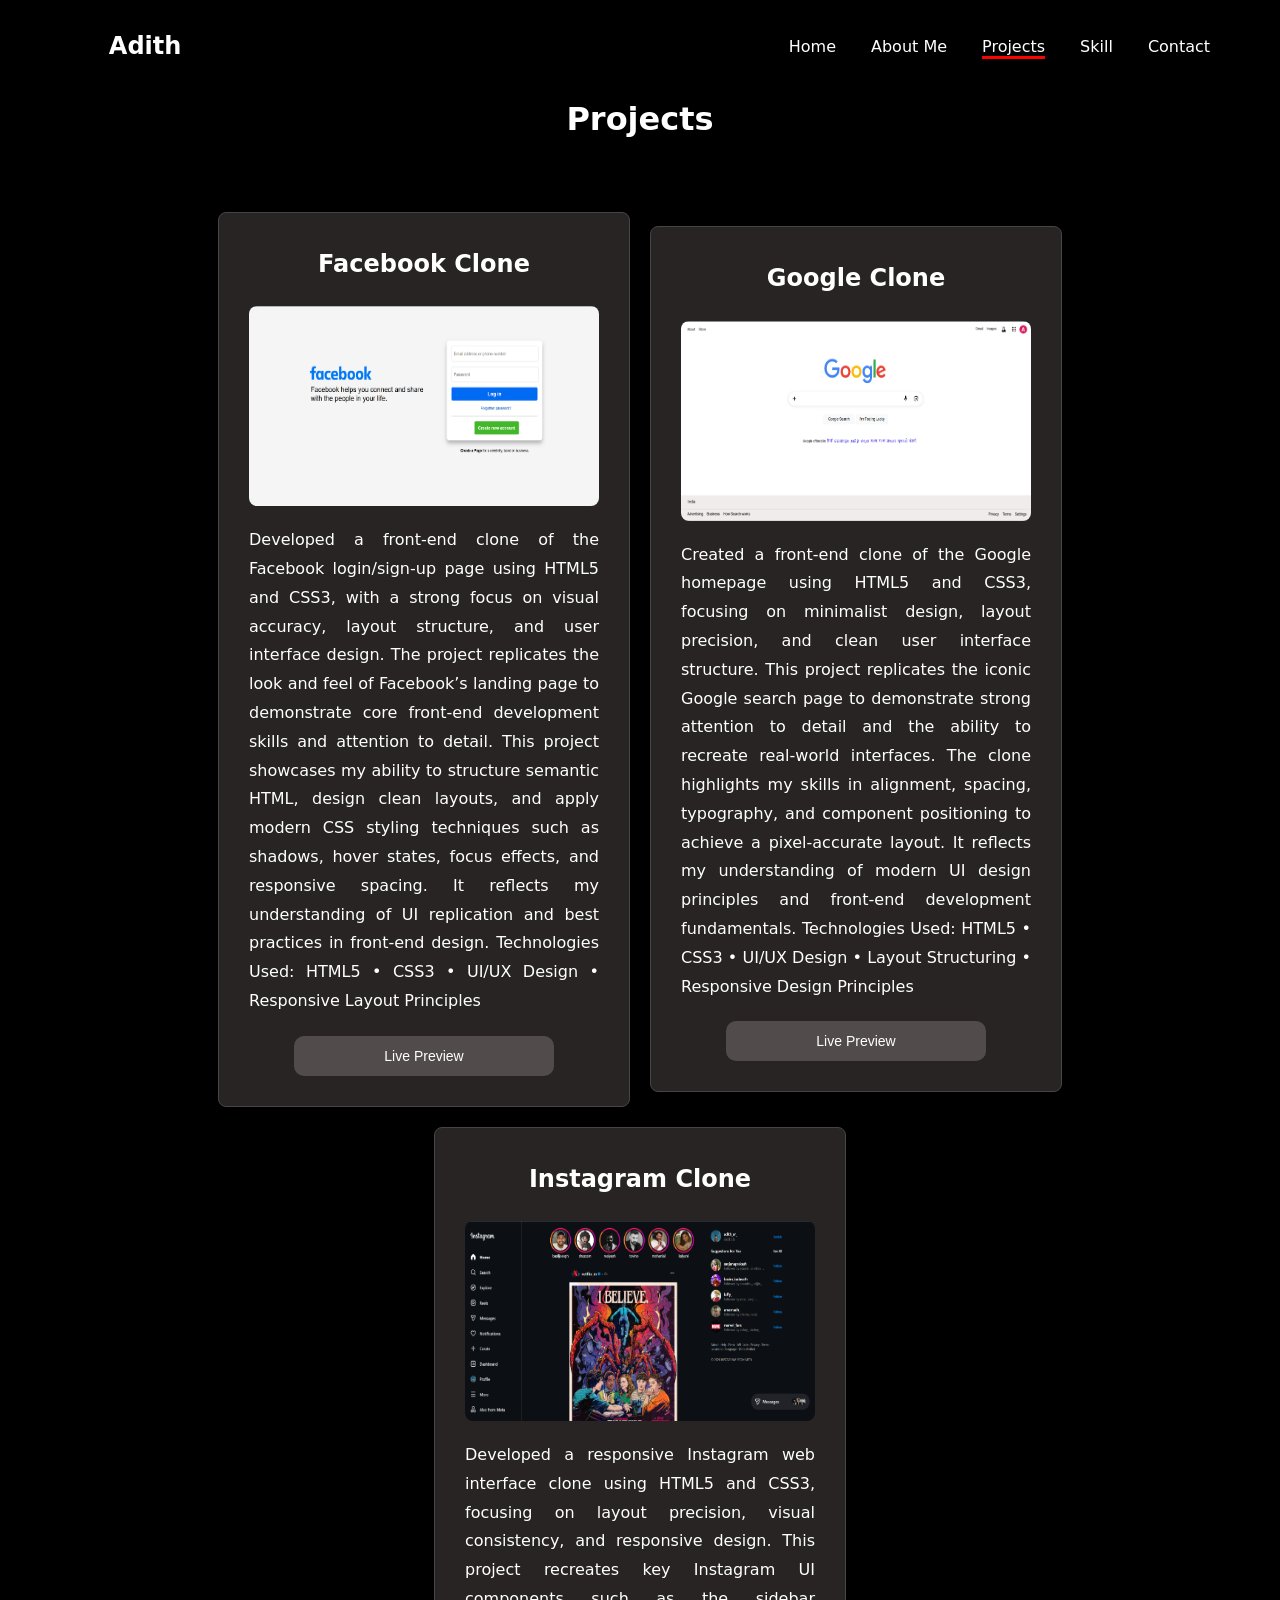
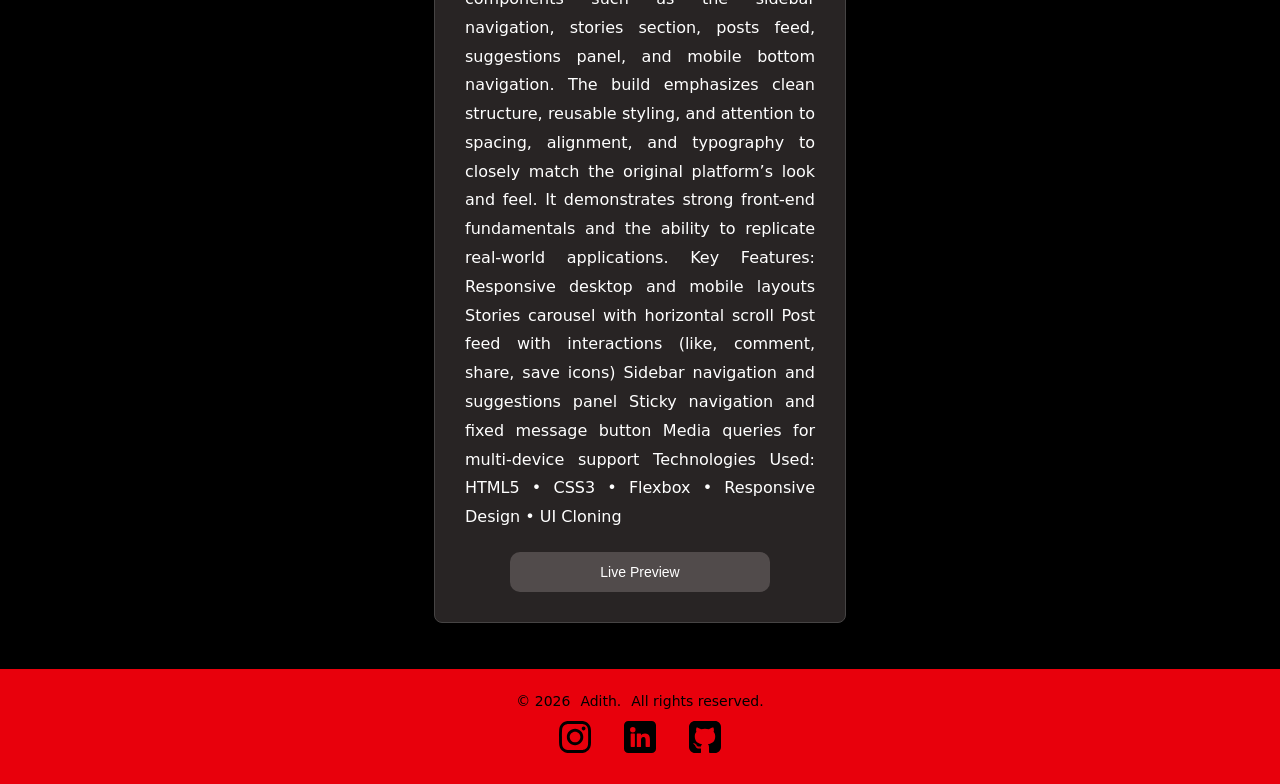
==== projects.html @ ea2542fe "Add files via upload" ====
<!DOCTYPE html>
<html lang="en">

<head>
    <meta charset="UTF-8">
    <meta name="viewport" content="width=device-width, initial-scale=1.0">
    <meta id="viewport" name="viewport"
        content="width=device-width, initial-scale=1, minimum-scale=1, maximum-scale=2, viewport-fit=cover">
    <link rel="stylesheet" href="portfolio.css">
    <title>Portfolio</title>

</head>

<body>
    <div class="parent">
        <div class="navi">
            <div class="navpr">
                <div class="logo">
                    <h2>Adith</h2>
                </div>
                <div class="navlinks">
                    <ul>
                        <li><a href="index.html">Home</a></li>
                        <li><a href="about.html">About Me</a></li>
                        <li><a class="main" href="projects.html">Projects</a></li>
                        <li><a href="skill.html">Skill</a></li>
                        <li><a href="contact.html">Contact</a></li>
                    </ul>
                </div>
                <li class="menuicon"><svg onclick="menu_drop()" xmlns="http://www.w3.org/2000/svg" version="1.1"
                        xmlns:xlink="http://www.w3.org/1999/xlink" width="25" height="25" x="0" y="0"
                        viewBox="0 0 512 512" style="enable-background:new 0 0 512 512" xml:space="preserve" class="">
                        <g>
                            <path
                                d="M464.883 64.267H175.65c-25.98 0-47.117 21.137-47.117 47.149 0 25.98 21.137 47.117 47.117 47.117h289.232c25.98 0 47.117-21.137 47.117-47.117.001-26.013-21.136-47.149-47.116-47.149zM47.134 64.267C21.145 64.267 0 85.411 0 111.4s21.145 47.133 47.134 47.133 47.133-21.144 47.133-47.133-21.144-47.133-47.133-47.133zM47.134 208.867C21.145 208.867 0 230.011 0 256s21.145 47.133 47.134 47.133S94.267 281.989 94.267 256s-21.144-47.133-47.133-47.133zM47.134 353.467C21.145 353.467 0 374.611 0 400.6s21.145 47.133 47.134 47.133 47.133-21.144 47.133-47.133-21.144-47.133-47.133-47.133zM464.883 208.867H175.65c-25.98 0-47.117 21.137-47.117 47.149 0 25.98 21.137 47.117 47.117 47.117h289.232c25.98 0 47.117-21.137 47.117-47.117.001-26.013-21.136-47.149-47.116-47.149zM464.883 353.467H175.65c-25.98 0-47.117 21.137-47.117 47.149 0 25.98 21.137 47.117 47.117 47.117h289.232c25.98 0 47.117-21.137 47.117-47.117.001-26.012-21.136-47.149-47.116-47.149z"
                                fill="currentColor" opacity="1" data-original="#000000" class=""></path>
                        </g>
                    </svg></li>
            </div>
        </div>
        <div class="projectcontent">
            <div class="prjcontent">
                <h1 class="abme">Projects</h1>
            </div>
            <div class="projectcards">
                <div class="card">
                    <h2>Facebook Clone</h2>
                    <img class="cardpic" src="images\facebook.png" alt="">
                    <p>Developed a front-end clone of the Facebook login/sign-up page using HTML5 and CSS3, with a
                        strong focus on visual accuracy, layout structure, and user interface design. The project
                        replicates the look and feel of Facebook’s landing page to demonstrate core front-end
                        development skills and attention to detail.
                        This project showcases my ability to structure semantic HTML, design clean layouts, and apply
                        modern CSS styling techniques such as shadows, hover states, focus effects, and responsive
                        spacing. It reflects my understanding of UI replication and best practices in front-end design.
                        Technologies Used:
                        HTML5 • CSS3 • UI/UX Design • Responsive Layout Principles</p>
                    <a href="Facebook/facebook.html"><button class="viewlink">Live Preview</button></a>
                </div>
                <div class="card">
                    <h2>Google Clone</h2>
                    <img class="cardpic" src="images\google.png" alt="">
                    <p>Created a front-end clone of the Google homepage using HTML5 and CSS3, focusing on minimalist
                        design, layout precision, and clean user interface structure. This project replicates the iconic
                        Google search page to demonstrate strong attention to detail and the ability to recreate
                        real-world interfaces.
                        The clone highlights my skills in alignment, spacing, typography, and component positioning to
                        achieve a pixel-accurate layout. It reflects my understanding of modern UI design principles and
                        front-end development fundamentals.
                        Technologies Used:
                        HTML5 • CSS3 • UI/UX Design • Layout Structuring • Responsive Design Principles</p>
                    <a href="Google\google.html"><button class="viewlink">Live Preview</button></a>
                </div>
                <div class="card">
                    <h2>Instagram Clone</h2>
                    <img class="cardpic" src="images\instagram.png" alt="">
                    <p>Developed a responsive Instagram web interface clone using HTML5 and CSS3, focusing on layout
                        precision, visual consistency, and responsive design. This project recreates key Instagram UI
                        components such as the sidebar navigation, stories section, posts feed, suggestions panel, and
                        mobile bottom navigation.
                        The build emphasizes clean structure, reusable styling, and attention to spacing, alignment, and
                        typography to closely match the original platform’s look and feel. It demonstrates strong
                        front-end fundamentals and the ability to replicate real-world applications.
                        Key Features:
                        Responsive desktop and mobile layouts
                        Stories carousel with horizontal scroll
                        Post feed with interactions (like, comment, share, save icons)
                        Sidebar navigation and suggestions panel
                        Sticky navigation and fixed message button
                        Media queries for multi-device support
                        Technologies Used:
                        HTML5 • CSS3 • Flexbox • Responsive Design • UI Cloning</p>
                    <a href="Instagram/instagram.html"><button class="viewlink">Live Preview</button></a>
                </div>
            </div>
        </div>
    </div>
    <div class="prjfotter">
        <div class="footerr">
            <div class="f_top">

                <p>© 2026</p>
                <p>Adith.</p>
                <p> All rights reserved.</p>
            </div>
            <div class="f_mid">
                <div class="f_mid_svg">
                    <a href="https://www.instagram.com/adith_ar_/?__pwa=1">
                        <svg xmlns="http://www.w3.org/2000/svg" version="1.1" xmlns:xlink="http://www.w3.org/1999/xlink"
                            width="512" height="512" x="0" y="0" viewBox="0 0 511 511.9"
                            style="enable-background:new 0 0 512 512" xml:space="preserve">
                            <g>
                                <path
                                    d="M510.95 150.5c-1.2-27.2-5.598-45.898-11.9-62.102-6.5-17.199-16.5-32.597-29.6-45.398-12.802-13-28.302-23.102-45.302-29.5-16.296-6.3-34.898-10.7-62.097-11.898C334.648.3 325.949 0 256.449 0s-78.199.3-105.5 1.5c-27.199 1.2-45.898 5.602-62.097 11.898-17.204 6.5-32.602 16.5-45.403 29.602-13 12.8-23.097 28.3-29.5 45.3-6.3 16.302-10.699 34.9-11.898 62.098C.75 177.801.449 186.5.449 256s.301 78.2 1.5 105.5c1.2 27.2 5.602 45.898 11.903 62.102 6.5 17.199 16.597 32.597 29.597 45.398 12.801 13 28.301 23.102 45.301 29.5 16.3 6.3 34.898 10.7 62.102 11.898 27.296 1.204 36 1.5 105.5 1.5s78.199-.296 105.5-1.5c27.199-1.199 45.898-5.597 62.097-11.898a130.934 130.934 0 0 0 74.903-74.898c6.296-16.301 10.699-34.903 11.898-62.102 1.2-27.3 1.5-36 1.5-105.5s-.102-78.2-1.3-105.5zm-46.098 209c-1.102 25-5.301 38.5-8.801 47.5-8.602 22.3-26.301 40-48.602 48.602-9 3.5-22.597 7.699-47.5 8.796-27 1.204-35.097 1.5-103.398 1.5s-76.5-.296-103.403-1.5c-25-1.097-38.5-5.296-47.5-8.796C94.551 451.5 84.45 445 76.25 436.5c-8.5-8.3-15-18.3-19.102-29.398-3.5-9-7.699-22.602-8.796-47.5-1.204-27-1.5-35.102-1.5-103.403s.296-76.5 1.5-103.398c1.097-25 5.296-38.5 8.796-47.5C61.25 94.199 67.75 84.1 76.352 75.898c8.296-8.5 18.296-15 29.398-19.097 9-3.5 22.602-7.7 47.5-8.801 27-1.2 35.102-1.5 103.398-1.5 68.403 0 76.5.3 103.403 1.5 25 1.102 38.5 5.3 47.5 8.8 11.097 4.098 21.199 10.598 29.398 19.098 8.5 8.301 15 18.301 19.102 29.403 3.5 9 7.699 22.597 8.8 47.5 1.2 27 1.5 35.097 1.5 103.398s-.3 76.301-1.5 103.301zm0 0"
                                    fill="currentcolor" opacity="1" data-original="#000000"></path>
                                <path
                                    d="M256.45 124.5c-72.598 0-131.5 58.898-131.5 131.5s58.902 131.5 131.5 131.5c72.6 0 131.5-58.898 131.5-131.5s-58.9-131.5-131.5-131.5zm0 216.8c-47.098 0-85.302-38.198-85.302-85.3s38.204-85.3 85.301-85.3c47.102 0 85.301 38.198 85.301 85.3s-38.2 85.3-85.3 85.3zM423.852 119.3c0 16.954-13.747 30.7-30.704 30.7-16.953 0-30.699-13.746-30.699-30.7 0-16.956 13.746-30.698 30.7-30.698 16.956 0 30.703 13.742 30.703 30.699zm0 0"
                                    fill="currentcolor" opacity="1" data-original="#000000"></path>
                            </g>
                        </svg>
                    </a>
                </div>
                <div class="f_mid_svg">
                    <a href="https://www.linkedin.com/in/adith-raj-/">
                        <svg xmlns="http://www.w3.org/2000/svg" version="1.1" xmlns:xlink="http://www.w3.org/1999/xlink"
                            width="512" height="512" x="0" y="0" viewBox="0 0 176 176"
                            style="enable-background:new 0 0 512 512" xml:space="preserve" class="">
                            <g>
                                <path
                                    d="M152 0H24A24 24 0 0 0 0 24v128a24 24 0 0 0 24 24h128a24 24 0 0 0 24-24V24a24 24 0 0 0-24-24zM60 139.28a3.71 3.71 0 0 1-3.71 3.72H40.48a3.71 3.71 0 0 1-3.72-3.72V73a3.72 3.72 0 0 1 3.72-3.72h15.81A3.72 3.72 0 0 1 60 73zM48.38 63a15 15 0 1 1 15-15 15 15 0 0 1-15 15zm94.26 76.54a3.41 3.41 0 0 1-3.42 3.42h-17a3.41 3.41 0 0 1-3.42-3.42v-31.05c0-4.64 1.36-20.32-12.13-20.32-10.45 0-12.58 10.73-13 15.55v35.86A3.42 3.42 0 0 1 90.3 143H73.88a3.41 3.41 0 0 1-3.41-3.42V72.71a3.41 3.41 0 0 1 3.41-3.42H90.3a3.42 3.42 0 0 1 3.42 3.42v5.78c3.88-5.83 9.63-10.31 21.9-10.31 27.18 0 27 25.38 27 39.32z"
                                    data-name="Layer 2" fill="currentcolor" opacity="1" data-original="#000000"
                                    class=""></path>
                            </g>
                        </svg>
                    </a>
                </div>
                <div class="f_mid_svg">
                    <a href="https://github.com/Solo-Being">
                        <svg xmlns="http://www.w3.org/2000/svg" version="1.1" xmlns:xlink="http://www.w3.org/1999/xlink"
                            width="512" height="512" x="0" y="0" viewBox="0 0 438.536 438.536"
                            style="enable-background:new 0 0 512 512" xml:space="preserve" class="">
                            <g>
                                <path
                                    d="M158.173 352.599c-3.049.568-4.381 1.999-3.999 4.281.38 2.283 2.093 3.046 5.138 2.283 3.049-.76 4.38-2.095 3.997-3.997-.378-2.092-2.091-2.95-5.136-2.567zM141.898 354.885c-3.046 0-4.568 1.041-4.568 3.139 0 2.474 1.619 3.518 4.853 3.138 3.046 0 4.57-1.047 4.57-3.138 0-2.471-1.619-3.522-4.855-3.139zM119.629 354.022c-.76 2.095.478 3.519 3.711 4.284 2.855 1.137 4.664.568 5.424-1.714.572-2.091-.666-3.61-3.711-4.568-2.856-.759-4.663-.102-5.424 1.998z"
                                    fill="currentcolor" opacity="1" data-original="#000000" class=""></path>
                                <path
                                    d="M414.41 24.123C398.326 8.042 378.964 0 356.309 0H82.225C59.577 0 40.208 8.042 24.123 24.123 8.042 40.207 0 59.576 0 82.225v274.088c0 22.65 8.042 42.017 24.123 58.098 16.084 16.084 35.454 24.126 58.102 24.126h63.953c4.184 0 7.327-.144 9.42-.424 2.092-.288 4.184-1.526 6.279-3.717 2.096-2.187 3.14-5.376 3.14-9.562 0-.568-.05-7.046-.144-19.417-.097-12.375-.144-22.176-.144-29.41l-6.567 1.143c-4.187.76-9.469 1.095-15.846.999-6.374-.096-12.99-.76-19.841-1.998-6.855-1.239-13.229-4.093-19.13-8.562-5.898-4.477-10.085-10.328-12.56-17.559l-2.856-6.571c-1.903-4.373-4.899-9.229-8.992-14.554-4.093-5.332-8.232-8.949-12.419-10.852l-1.999-1.428c-1.331-.951-2.568-2.098-3.711-3.429-1.141-1.335-1.997-2.669-2.568-3.997-.571-1.335-.097-2.43 1.427-3.289 1.524-.855 4.281-1.279 8.28-1.279l5.708.855c3.808.76 8.516 3.042 14.134 6.851 5.614 3.806 10.229 8.754 13.846 14.843 4.38 7.806 9.657 13.75 15.846 17.843 6.184 4.097 12.419 6.143 18.699 6.143s11.704-.476 16.274-1.424c4.565-.954 8.848-2.385 12.847-4.288 1.713-12.751 6.377-22.559 13.988-29.41-10.848-1.143-20.602-2.854-29.265-5.14-8.658-2.286-17.605-5.995-26.835-11.136-9.234-5.14-16.894-11.512-22.985-19.13-6.09-7.618-11.088-17.61-14.987-29.978-3.901-12.375-5.852-26.652-5.852-42.829 0-23.029 7.521-42.637 22.557-58.814-7.044-17.32-6.379-36.732 1.997-58.242 5.52-1.714 13.706-.428 24.554 3.855 10.85 4.286 18.794 7.951 23.84 10.992 5.046 3.042 9.089 5.614 12.135 7.71 17.705-4.949 35.976-7.423 54.818-7.423 18.841 0 37.115 2.474 54.821 7.423l10.849-6.852c7.426-4.57 16.18-8.757 26.269-12.562 10.088-3.806 17.795-4.854 23.127-3.14 8.562 21.51 9.328 40.922 2.279 58.241 15.036 16.179 22.559 35.786 22.559 58.815 0 16.18-1.951 30.505-5.852 42.969-3.898 12.467-8.939 22.463-15.13 29.981-6.184 7.519-13.894 13.843-23.124 18.986-9.232 5.137-18.178 8.853-26.84 11.132-8.661 2.286-18.414 4.004-29.263 5.147 9.891 8.562 14.839 22.072 14.839 40.538v68.238c0 3.237.472 5.852 1.424 7.851.958 1.998 2.478 3.374 4.571 4.141 2.102.76 3.949 1.235 5.571 1.424 1.622.191 3.949.287 6.995.287h63.953c22.648 0 42.018-8.042 58.095-24.126 16.084-16.084 24.126-35.454 24.126-58.102V82.225c-.002-22.649-8.044-42.021-24.125-58.102z"
                                    fill="currentcolor" opacity="1" data-original="#000000" class=""></path>
                                <path
                                    d="M86.793 319.195c-1.331.948-1.141 2.471.572 4.565 1.906 1.902 3.427 2.189 4.57.855 1.331-.948 1.141-2.471-.575-4.569-1.902-1.71-3.424-1.997-4.567-.851zM77.374 312.057c-.57 1.335.096 2.478 1.999 3.426 1.521.955 2.762.767 3.711-.568.57-1.335-.096-2.478-1.999-3.433-1.903-.572-3.14-.38-3.711.575zM95.646 330.331c-1.715.948-1.715 2.666 0 5.137 1.713 2.478 3.328 3.142 4.853 1.998 1.714-1.334 1.714-3.142 0-5.427-1.521-2.468-3.14-3.046-4.853-1.708zM105.641 343.174c-1.714 1.526-1.336 3.327 1.142 5.428 2.281 2.279 4.185 2.566 5.708.849 1.524-1.519 1.143-3.326-1.142-5.42-2.281-2.28-4.185-2.568-5.708-.857z"
                                    fill="currentcolor" opacity="1" data-original="#000000" class=""></path>
                            </g>
                        </svg>
                    </a>
                </div>
            </div>
        </div>
    </div>
    </div>
<div class="menuu">
    <div class="menuu_items">
        <a href="index.html">Home</a>
    </div>
    <div class="menuu_items">
        <a href="about.html">About Me</a>
    </div>
    <div class="menuu_items">
        <a href="projects.html">Project</a>
    </div>
    <div class="menuu_items">
        <a href="skill.html">Skill</a>
    </div>
    <div class="menuu_items">
        <a href="contact.html">Contact</a>
    </div>
</div>

    <script src="script.js"></script>

</body>

</html>
---- portfolio.css ----
* {
    margin: 0;
}

ul {
    list-style: none;
}

a {
    text-decoration: none;
}

body {
    font-family: system-ui, -apple-system, BlinkMacSystemFont, 'Segoe UI', Roboto, Oxygen, Ubuntu, Cantarell, 'Open Sans', 'Helvetica Neue', sans-serif;
    background-color: black;
    color: #fff;
}
body::-webkit-scrollbar{
    display: none;
}
.parent {
    width: 100%;
    height: fit-content;
}

.navi {
    width: 100%;
    height: fit-content;
    position: fixed;
    top: 0;
    left: 0;
    background-color: black;
    /* padding: 20px; */
    z-index: 1000;
}

.main {
    border-style: solid;
    border-color: red;
    border-width: 0 0 3px 0;
}

.nav {
    max-width: 100%;
    margin: auto;
    position: fixed;
    top: 0;
    /* left: 115px; */
    width: 100%;
    display: flex;
    justify-content: space-around;
    align-items: center;
    padding: 20px;
    background-color: black;
}

.navpr {
    max-width: 100%;
    margin: auto;
    position: fixed;
    top: 0;
    /* left: 115px; */
    width: 100%;
    display: flex;
    justify-content: space-around;
    align-items: center;
    padding: 20px;
    background-color: black;
}

.navlinks {
    width: 850px;
    height: 50px;
    /* gap: 10px; */
    border: 1px solid transparent;
    display: flex;
    align-items: center;
    justify-content: end;
}

.menuicon {
    display: none;
    justify-content: center;
    align-items: center;
    width: 40px;
    height: 40px;
    border: 1px solid transparent;
    cursor: pointer;
    justify-content: space-between;
}

.navlinks ul {
    display: flex;
    gap: 35px;

}

.navlinks li a {
    font-size: 16px;
    font-weight: 500;
    color: #fff;
}

.content {
    max-width: 1130px;
    height: auto;
    margin: auto;
    width: 100%;
    display: flex;
    justify-content: center;
    align-items: center;
    position: relative;
    top: 195px;
    z-index: 0;
    gap: 20px;
    flex-wrap: wrap;
}

.intro {
    max-width: 600px;
    width: 90%;
    display: flex;
    flex-direction: column;
    gap: 20px;
}

.blob {
    /* position: relative; */
    max-width: 395px;
    width: 90%;
    fill: rgb(255 0 12);
    z-index: inherit;
}

.image {
    width: 196px;
    height: 190px;
}

.fotter {
    max-width: 1550px;
    width: 100%;
    display: flex;
    justify-content: center;
    bottom: 0;
    height: 300px;
    align-items: center;
    position: relative;
    top: 264px;
}

.fottermb {
    max-width: 1550px;
    width: 100%;
    display: flex;
    justify-content: center;
    bottom: 0;
    height: 300px;
    align-items: center;
    position: relative;
    top: 172px;
}



.footerr {
    max-width: 1525px;
    margin: auto;
    width: 100%;
    position: relative;
    display: flex;
    height: 75px;
    bottom: -92px;
    align-items: center;
    padding: 20px;
    background-color: rgb(232, 0, 12);
    flex-direction: column;
    font-size: 14px;
    color: #555;
}

.f_top {
    width: 100%;
    height: 50px;
    border: 1px solid transparent;
    display: flex;
    align-items: center;
    justify-content: center;
    gap: 10px;
}

.f_top p {
    color: #000;
}

.f_mid {
    width: 180px;
    height: 60px;
    border: 1px solid transparent;
    display: flex;
    justify-content: space-between;
}

.f_mid_svg {
    width: 50px;
    height: 50px;
    /* border: 1px solid rgb(57, 56, 56); */
    border-radius: 50%;
    display: flex;
    align-items: center;
    justify-content: center;
}

.f_mid_svg svg {
    width: 32px;
    height: 32px;
    color: rgb(0, 0, 0);
}

.f_mid_svg:hover {
    background-color: black;
}

.f_mid_svg:hover svg {
    color: red;
}

.navlinks li a:hover {
    color: red;
}

.about p {
    font-size: 16px;
    font-weight: 500;
    color: #fff;
}

.aboutpic {
    height: 440px;
    width: 360px;
}

.aboutcontent {
    max-width: 1130px;
    height: auto;
    margin: auto;
    width: 100%;
    display: flex;
    justify-content: center;
    align-items: center;
    position: relative;
    top: 134px;
    z-index: 0;
    gap: 45px;
    flex-wrap: wrap;
    flex-direction: column;
}

.aboutcontentmb {
    max-width: 1130px;
    height: auto;
    margin: auto;
    width: 100%;
    display: flex;
    justify-content: center;
    align-items: center;
    position: relative;
    top: 370px;
    z-index: 0;
    gap: 20px;
    flex-wrap: wrap;
    flex-direction: column;
    display: none;
}

.abme {
    font-size: 32px;
    font-weight: 600;
    color: #fff;
    text-align: center;
    width: 100%;
    position: relative;
    bottom: 20px;
}

.about {
    display: flex;
    margin: auto;
    justify-content: center;
    align-items: center;
    gap: 50px;
    flex-direction: row;
    flex-wrap: wrap;
    width: 100%;
}

.aboutpic {
    height: 440px;
    width: 320px;
    border-radius: 8px;
}

.aboutdescription {
    font-size: 16px;
    margin: auto;
    max-width: 515px;
    width: 90%;
    display: flex;
    justify-content: center;
    flex-direction: column;
    gap: 20px;
    line-height: 1.8;
    word-spacing: 0.1em;
    text-align: justify;
    position: relative;
    right: 15px;
    left: 2px;
}

.abtfotter {
    max-width: 1550px;
    width: 100%;
    display: flex;
    justify-content: center;
    bottom: 0;
    height: 300px;
    align-items: center;
    position: relative;
    top: 14px;
}

.projectcontent {
    max-width: 1130px;
    height: auto;
    margin: auto;
    width: 100%;
    display: flex;
    justify-content: center;
    align-items: center;
    position: relative;
    top: 140px;
    z-index: 0;
    gap: 34px;
    flex-wrap: wrap;
    flex-direction: column;
}

.projectcontentmb {
    max-width: 1130px;
    height: auto;
    margin: auto;
    width: 100%;
    display: flex;
    justify-content: center;
    align-items: center;
    position: relative;
    top: 460px;
    z-index: 0;
    gap: 52px;
    display: none;
    flex-wrap: wrap;
    flex-direction: column;
}

.prjcontent {
    width: 100%;
    display: flex;
    justify-content: center;
    align-items: center;
    position: relative;
    bottom: 20px;
}

.projectcards {
    display: flex;
    justify-content: center;
    align-items: center;
    gap: 20px;
    flex-wrap: wrap;
}

.card:hover {
    cursor: pointer;
    transform: translateY(-15px);
}

.card {
    max-width: 350px;
    height: auto;
    border: 1px solid rgb(70, 68, 68);
    display: flex;
    justify-content: center;
    align-items: center;
    flex-direction: column;
    gap: 20px;
    background-color: rgb(40, 36, 36);
    border-radius: 8px;
    padding: 30px;
    line-height: 1.8;
    text-align: justify;
}

.cardmb {
    max-width: 365px;
    height: auto;
    border: 1px solid rgb(70, 68, 68);
    display: flex;
    justify-content: center;
    align-items: center;
    flex-direction: column;
    gap: 20px;
    background-color: rgb(40, 36, 36);
    border-radius: 8px;
    padding: 30px;
    line-height: 1.8;
    text-align: justify;
}

.cardbb:hover {
    cursor: pointer;
    transform: translateY(-15px);
}

.cardpic {
    width: 100%;
    height: 200px;
    border-radius: 8px;
}

.prjfotter {
    max-width: 1550px;
    width: 100%;
    display: flex;
    justify-content: center;
    bottom: 0;
    align-items: center;
    position: relative;
    top: 94px;
}

.viewlink{
    width: 260px;
    height: 40px;
    border: 1px solid transparent;
    display: flex;
    justify-content: center;
    align-items: center;
    background-color: rgb(81, 75, 75);
    color: #fff;
    font-size: 14px;
    font-weight: 500;
    border-radius: 10px;
}

.viewlink:hover {
    background-color: rgb(255, 0, 0);
    color: #fff;
}

.skillcontent {
    max-width: 1130px;
    height: auto;
    margin: auto;
    width: 100%;
    display: flex;
    justify-content: center;
    align-items: center;
    position: relative;
    top: 150px;
    z-index: 0;
    gap: 44px;
    flex-wrap: wrap;
    flex-direction: column;
}

.skillcontentmb {
    max-width: 1130px;
    height: auto;
    margin: auto;
    width: 100%;
    display: flex;
    justify-content: center;
    align-items: center;
    position: relative;
    top: 575px;
    z-index: 0;
    gap: 74px;
    display: none;
    flex-wrap: wrap;
    flex-direction: column;
}

.skcontent {
    width: 100%;
    display: flex;
    justify-content: center;
    align-items: center;
    position: relative;
    bottom: 20px;
}

.skme {
    font-size: 32px;
    font-weight: 600;
    color: #fff;
    text-align: center;
    width: 100%;
}

.skillcards {
    display: flex;
    justify-content: center;
    align-items: center;
    gap: 20px;
    flex-wrap: wrap;
}

.skillcard {
    max-width: 350px;
    height: auto;
    border: 1px solid rgb(70, 68, 68);
    display: flex;
    justify-content: center;
    align-items: center;
    flex-direction: column;
    gap: 20px;
    background-color: rgb(40, 36, 36);
    border-radius: 8px;
    padding: 30px;
    line-height: 1.8;
    text-align: justify;
}

.skpic {
    width: 100%;
    height: 200px;
}

.skfotter {
    max-width: 1550px;
    width: 100%;
    display: flex;
    justify-content: center;
    bottom: 0;
    height: 300px;
    align-items: center;
    position: relative;
    top: 134px;
}

.skillcard:hover {
    background-color: rgb(255, 0, 0);
    color: #fff;
    cursor: pointer;
    transform: translateY(-15px);
}

.contactcontent {
    max-width: 99%;
    height: auto;
    margin: auto;
    width: 100%;
    display: flex;
    justify-content: center;
    align-items: center;
    position: relative;
    top: 124px;
    z-index: 0;
    gap: 25px;
    flex-wrap: wrap;
    flex-direction: column;
    /* border: 1px solid #fff; */
}

.contactcontentmb {
    max-width: 1130px;
    height: auto;
    margin: auto;
    width: 100%;
    display: flex;
    justify-content: center;
    align-items: center;
    position: relative;
    top: 740px;
    z-index: 0;
    gap: 46px;
    flex-wrap: wrap;
    display: none;
    flex-direction: column;
    /* border: 1px solid #fff; */
}

.ctcontent {
    width: 120px;
    display: flex;
    justify-content: center;
    align-items: center;
    position: relative;
    bottom: 20px;
    /* border: solid red;
    border-width: 0px 0px 3px 0px; */
}

.ctme {
    font-size: 32px;
    font-weight: 600;
    color: #fff;
    text-align: center;
    width: 100%;
}

.contactcards {
    max-width: 600px;
    width: 100%;
    display: flex;
    margin: auto;
    justify-content: space-between;
    align-items: stretch;
    gap: 16px;
    flex-wrap: wrap;
    position: relative;
    top: 15px;
  }

  .contactcard {
    flex: 1;
    min-width: 160px;
    height: auto;
    border: 1px solid #2a2a2a;
    display: flex;
    justify-content: center;
    align-items: center;
    flex-direction: column;
    gap: 6px;
    background-color: #1a1a1a;
    border-radius: 10px;
    padding: 22px 16px;
    transition: border-color 0.25s, transform 0.25s;
    text-align: center;
  }

  .contactcard h2 {
    font-size: 11px;
    font-weight: 600;
    letter-spacing: 0.12em;
    text-transform: uppercase;
    color: #e53935;
  }

  .contactcard p {
    font-size: 13px;
    color: #aaa;
  }

  .contactcard:hover {
    border-color: #e53935;
    transform: translateY(-4px);
    cursor: pointer;
  }


.enquiries {
    width: 100%;
    max-width: 600px;
    height: auto;
    margin: auto;
    display: flex;
    justify-content: center;
    flex-direction: column;
    align-items: center;
    gap: 30px;
    /* border: 1px solid rgb(235, 227, 227); */
    background-color: rgb(40, 36, 36);
    border-radius: 8px;
    padding: 40px;
    box-sizing: border-box;
}

.enquiries h2 {
    font-size: 24px;
    font-weight: 600;
    color: #fff;
}

.cntform {
    width: 100%;
    display: flex;
    justify-content: center;
    align-items: center;
}

.cntform form {
    width: 100%;
    display: flex;
    flex-direction: column;
    gap: 20px;
}

.forminput,
.formtxar {
    width: 100%;
    padding: 15px;
    border: 1px solid rgb(70, 68, 68);
    border-radius: 8px;
    background-color: rgb(30, 30, 30);
    color: #fff;
    font-size: 16px;
    font-family: inherit;
    transition: all 0.3s ease;
    box-sizing: border-box;
}

.forminput:focus,
.formtxar:focus {
    outline: none;
    border-color: rgb(255, 0, 0);
    background-color: rgb(40, 40, 40);
}

.submitbtn {
    width: 100%;
    padding: 15px;
    border: none;
    border-radius: 8px;
    background-color: rgb(255, 0, 15,0.9);
    color: #fff;
    font-size: 16px;
    font-weight: 600;
    cursor: pointer;
    transition: all 0.3s ease;
}

.submitbtn:hover {
    background-color: rgb(220, 0, 0);
    transform: translateY(-2px);
    box-shadow: 0 5px 15px rgba(255, 0, 0, 0.3);
}

.submitbtn:active {
    transform: translateY(0);
}

.ctfotter {
    max-width: 1550px;
    width: 100%;
    display: flex;
    justify-content: center;
    bottom: 0;
    align-items: center;
    position: relative;
    top: 94px;
}

.menuu{
    width: 150px;
    height: 275px;
    border: 1px solid transparent;
    position: fixed;
    top: 40px;
    backdrop-filter: blur(10px);
    background-color: rgb(255,0,0,0.5);
    right: 0;
    z-index: 1000;
    display: flex;
    justify-content: center;
    align-items: center;
    flex-direction: column;
    gap: 5px;
    border-radius: 10px 0px 0px 10px;
    display: none;
}
.menuu_items{
    width: 97%;
    height: 50px;
    display: flex;
    align-items: center;
    justify-content: center;
    border-radius: 10px;
}
.menuu_items:hover{
    background-color: #000;
}
.menuu_items a{
    text-decoration: none;
    color: #fff;
    font-weight: 600;
}

@media screen and (max-width:1008px) {
    .navlinks {
        display: none;
    }

    .aboutcontentmb {
        display: block;
    }

    .projectcontentmb {
        display: block;
    }

    .skillcontentmb {
        display: block;
    }

    .contactcontentmb {
        display: block;
    }

    .fottermb {
        top: 690px;
    }

    .menuicon {
        display: block;
    }

    .nav {
        justify-content: space-between;
        padding: 10px 10px;
    }

    .navpr {
        justify-content: space-between;
        padding: 10px 10px;
    }

    .content {
        top: 110px;
    }
}
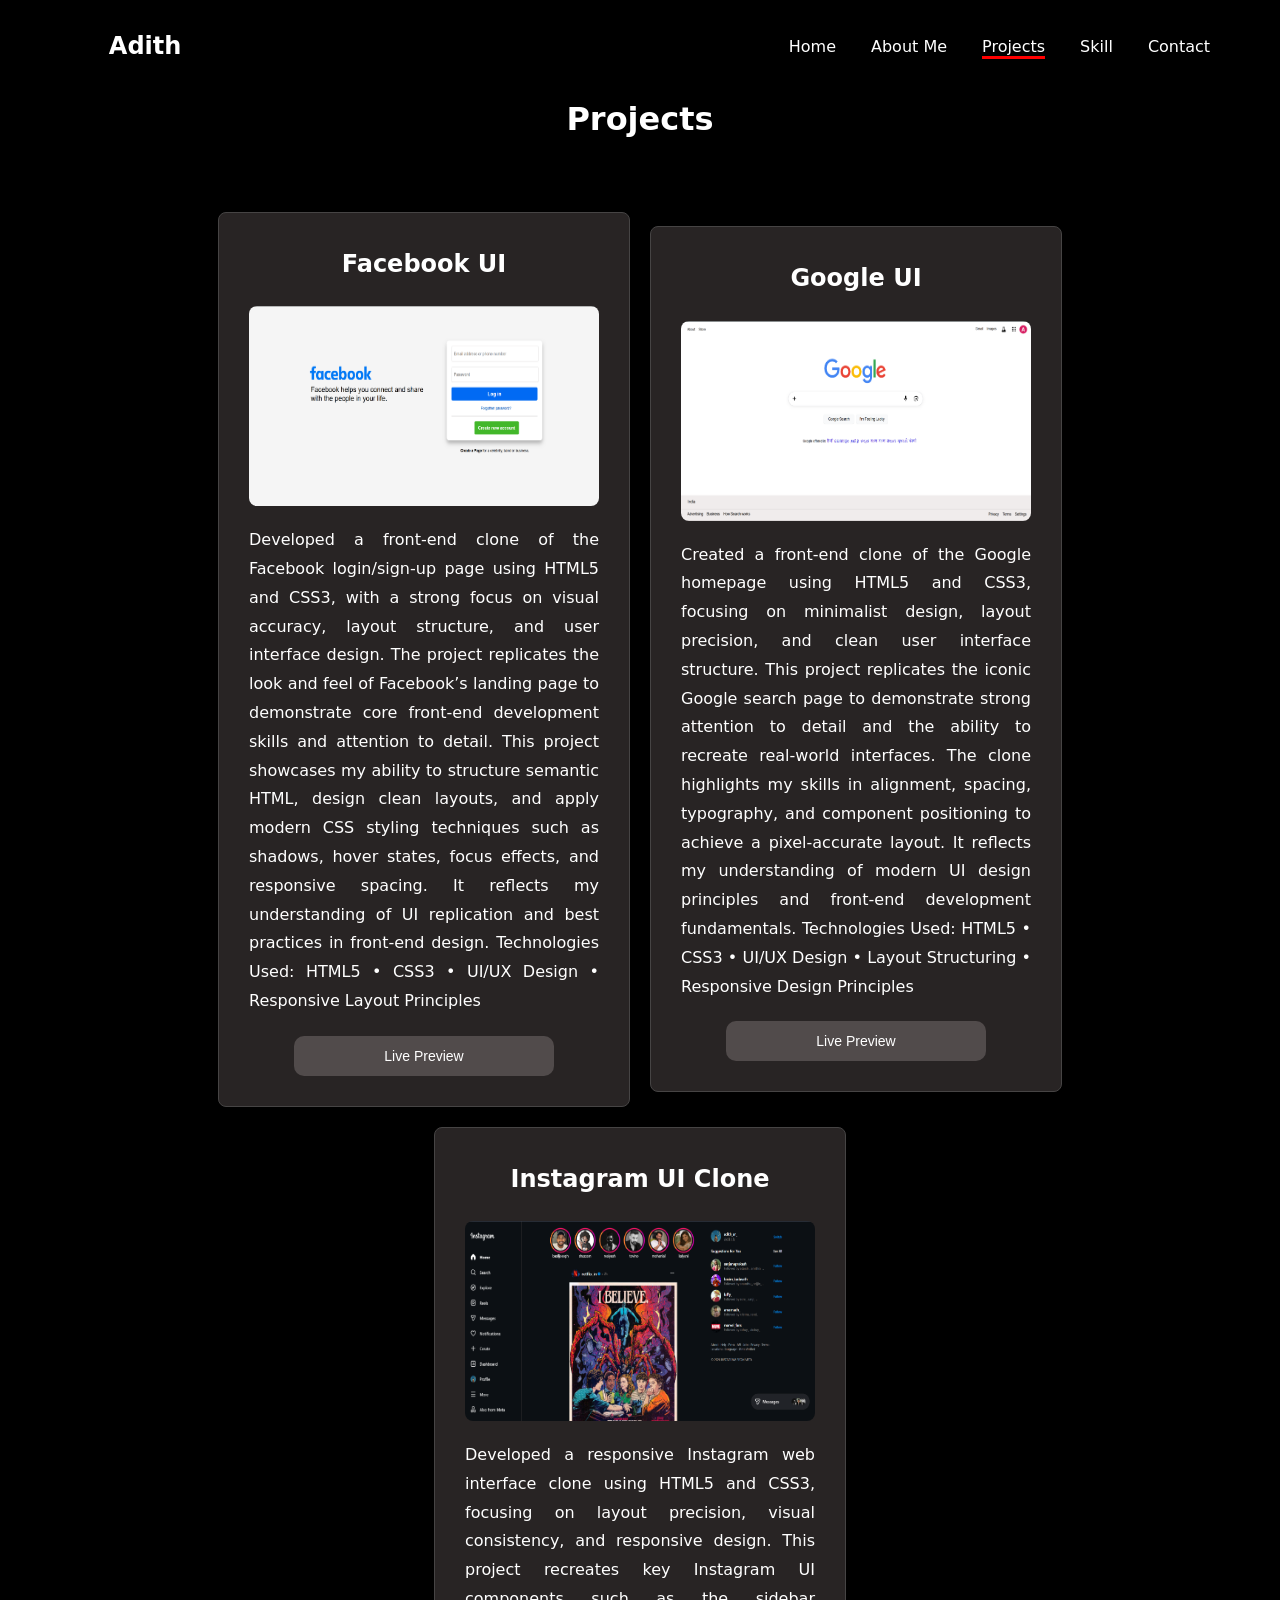
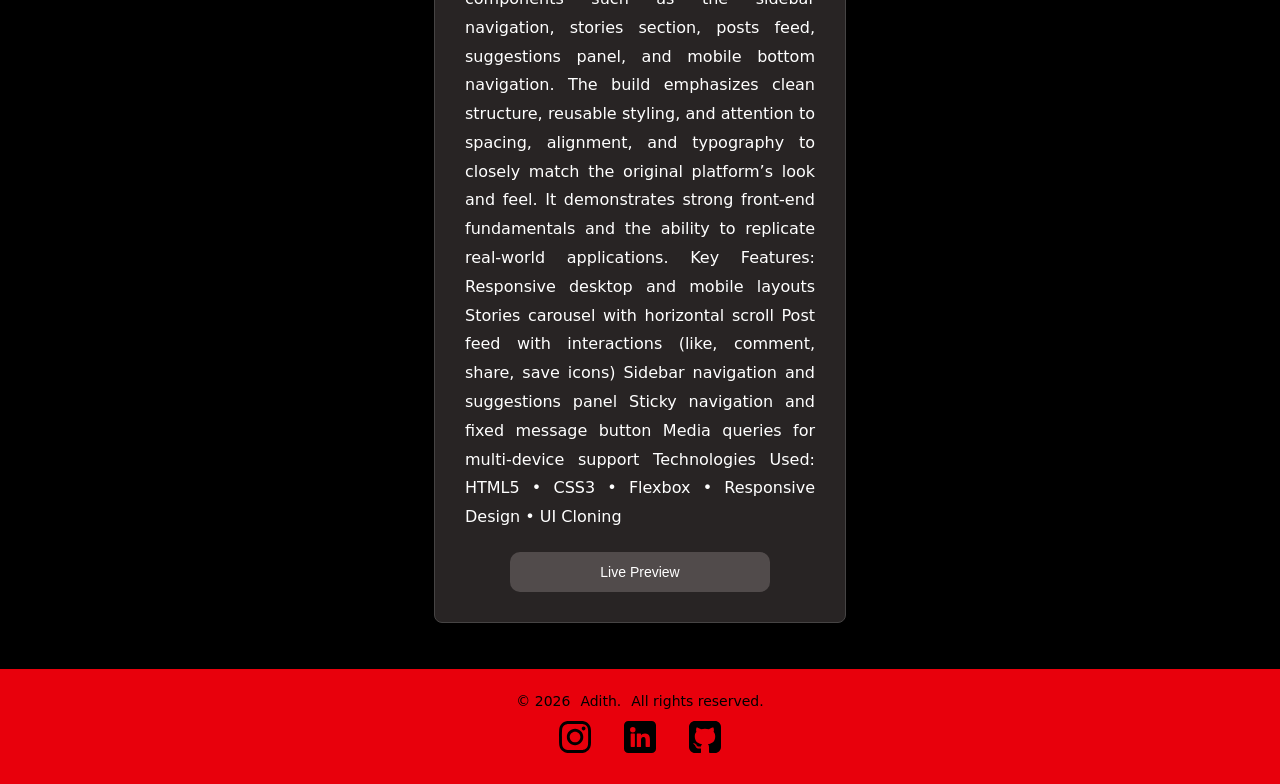
==== commit 7237df31: "Update print statement from 'Hello' to 'Goodbye'" ====
--- a/projects.html
+++ b/projects.html
@@ -44,7 +44,7 @@
             </div>
             <div class="projectcards">
                 <div class="card">
-                    <h2>Facebook Clone</h2>
+                    <h2>Facebook UI</h2>
                     <img class="cardpic" src="images\facebook.png" alt="">
                     <p>Developed a front-end clone of the Facebook login/sign-up page using HTML5 and CSS3, with a
                         strong focus on visual accuracy, layout structure, and user interface design. The project
@@ -58,7 +58,7 @@
                     <a href="Facebook/facebook.html"><button class="viewlink">Live Preview</button></a>
                 </div>
                 <div class="card">
-                    <h2>Google Clone</h2>
+                    <h2>Google UI</h2>
                     <img class="cardpic" src="images\google.png" alt="">
                     <p>Created a front-end clone of the Google homepage using HTML5 and CSS3, focusing on minimalist
                         design, layout precision, and clean user interface structure. This project replicates the iconic
@@ -72,7 +72,7 @@
                     <a href="Google\google.html"><button class="viewlink">Live Preview</button></a>
                 </div>
                 <div class="card">
-                    <h2>Instagram Clone</h2>
+                    <h2>Instagram UI Clone</h2>
                     <img class="cardpic" src="images\instagram.png" alt="">
                     <p>Developed a responsive Instagram web interface clone using HTML5 and CSS3, focusing on layout
                         precision, visual consistency, and responsive design. This project recreates key Instagram UI
@@ -179,4 +179,5 @@
 
 </body>
 
-</html>+
+</html>
